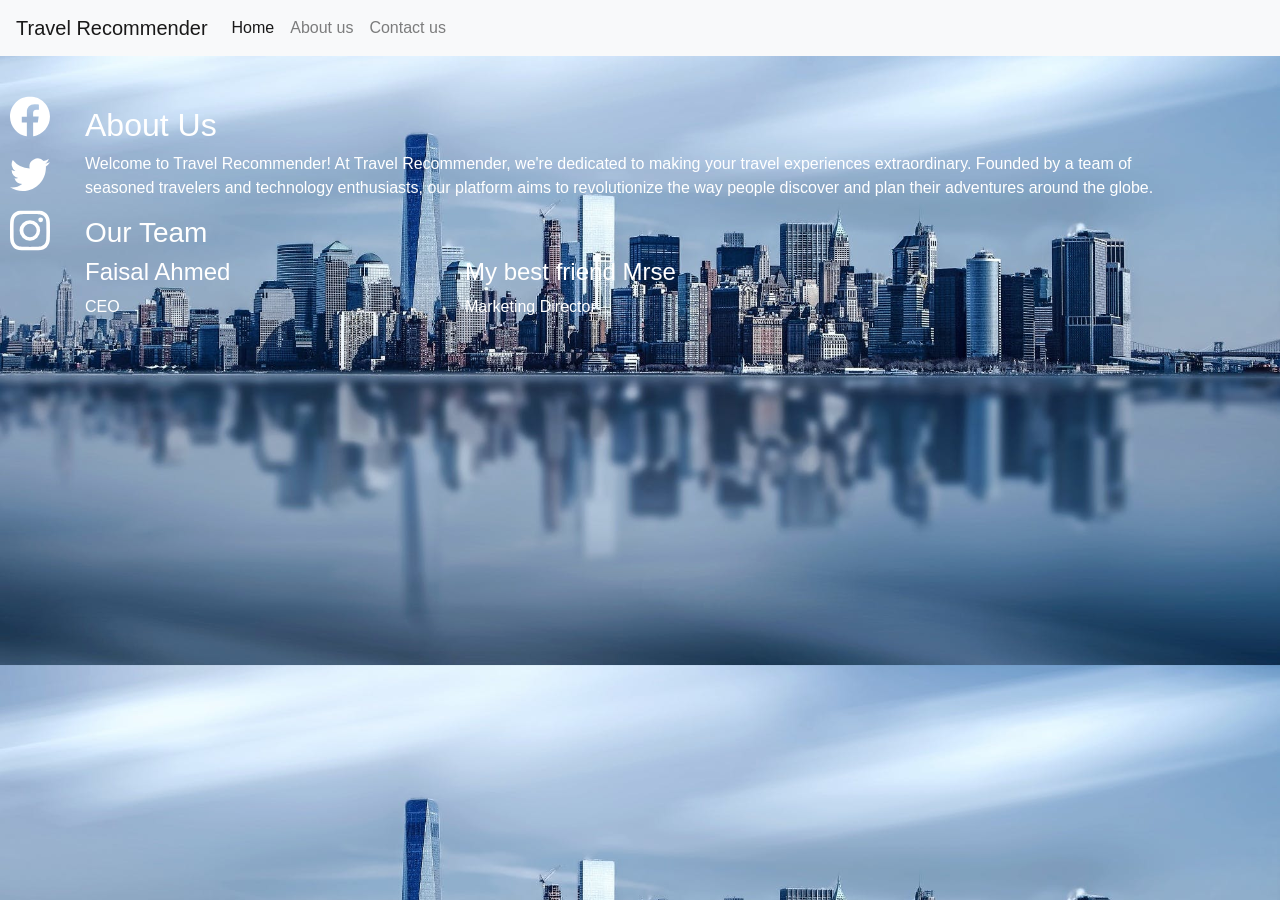
==== about_us.html @ 7ee82dfc "Final" ====
<!DOCTYPE html>
<html lang="en">
<head>
    <meta charset="UTF-8">
    <meta name="viewport" content="width=device-width, initial-scale=1.0">
    <title>Travel Recommender - Home</title>

    <!-- Bootstrap CSS -->
    <link rel="stylesheet" href="https://cdn.jsdelivr.net/npm/bootstrap@4.0.0/dist/css/bootstrap.min.css" integrity="sha384-Gn5384xqQ1aoWXA+058RXPxPg6fy4IWvTNh0E263XmFcJlSAwiGgFAW/dAiS6JXm" crossorigin="anonymous">

    <!-- Font Awesome CSS -->
    <link rel="stylesheet" href="https://cdnjs.cloudflare.com/ajax/libs/font-awesome/5.15.4/css/all.min.css" integrity="sha512-gXjyBapTzFM2JMuuggW2AvZz8qGk3Og/4+59uKdPX5ZfWfDO8eyfBxmN7o+P6iKwV0Bspg7Kg0jFtdnVWJXzOA==" crossorigin="anonymous" referrerpolicy="no-referrer" />

    <!-- Custom CSS -->
    <!-- Custom CSS -->
    <style>
        body {
            background-image: url('background.jpg');
            background-size: cover; /* Ensure the background image covers the entire body */
           
            color: white;
            position: relative;
        }

        /* Center content vertically */
        .vertical-center {
            min-height: 100vh;
            display: flex;
            flex-direction: column;
            justify-content: center;
        }

        /* Social media icons */
        .social-icons {
            position: absolute; /* Position icons absolutely within the body */
            top: 50%; /* Adjust the top position to center vertically */
            left: 10px; /* Adjust the left position as needed */
            z-index: 1000; /* Ensure icons are above other content */
            transform: translateY(-50%); /* Center vertically */
        }

        .social-icons svg {
            width: 40px; /* Adjust the size of the SVG icons */
            height: 40px;
            fill: white; /* Fill color of the icons */
            margin-bottom: 10px; /* Add margin between icons */
            cursor: pointer; /* Change cursor to pointer on hover */
        }

        .social-icons svg:hover {
            fill: #ccc; /* Change fill color on hover */
        }

        .container {
            margin-top: 50px; /* Add some top margin for better spacing */
        }

        .team-member {
            margin-bottom: 30px; /* Add some bottom margin for each team member */
        }
    </style>
</head>
<body>
    <nav class="navbar navbar-expand-lg navbar-light bg-light">
        <a class="navbar-brand" href="#">Travel Recommender</a>
        <button class="navbar-toggler" type="button" data-toggle="collapse" data-target="#navbarSupportedContent" aria-controls="navbarSupportedContent" aria-expanded="false" aria-label="Toggle navigation">
            <span class="navbar-toggler-icon"></span>
        </button>
      
        <div class="collapse navbar-collapse" id="navbarSupportedContent">
            <ul class="navbar-nav mr-auto">
                <li class="nav-item active">
                    <a class="nav-link" href="./index.html">Home </a>
                </li>
                <li class="nav-item">
                    <a class="nav-link" href="./about_us.html">About us <span class="sr-only">(current)</span></a>
                </li>
                
                <li class="nav-item">
                    <a class="nav-link" href="./contact_us.html">Contact us</a>
                </li>
            </ul>
            
        </div>
    </nav>

    <!-- Social media icons -->
    <div class="social-icons">
        <a href="#"><svg xmlns="http://www.w3.org/2000/svg" width="16" height="16" fill="currentColor" class="bi bi-facebook" viewBox="0 0 16 16">
            <path d="M16 8.049c0-4.446-3.582-8.05-8-8.05C3.58 0-.002 3.603-.002 8.05c0 4.017 2.926 7.347 6.75 7.951v-5.625h-2.03V8.05H6.75V6.275c0-2.017 1.195-3.131 3.022-3.131.876 0 1.791.157 1.791.157v1.98h-1.009c-.993 0-1.303.621-1.303 1.258v1.51h2.218l-.354 2.326H9.25V16c3.824-.604 6.75-3.934 6.75-7.951"/>
          </svg></a><br>
        <a href="#"><svg xmlns="http://www.w3.org/2000/svg" width="16" height="16" fill="currentColor" class="bi bi-twitter" viewBox="0 0 16 16">
            <path d="M5.026 15c6.038 0 9.341-5.003 9.341-9.334q.002-.211-.006-.422A6.7 6.7 0 0 0 16 3.542a6.7 6.7 0 0 1-1.889.518 3.3 3.3 0 0 0 1.447-1.817 6.5 6.5 0 0 1-2.087.793A3.286 3.286 0 0 0 7.875 6.03a9.32 9.32 0 0 1-6.767-3.429 3.29 3.29 0 0 0 1.018 4.382A3.3 3.3 0 0 1 .64 6.575v.045a3.29 3.29 0 0 0 2.632 3.218 3.2 3.2 0 0 1-.865.115 3 3 0 0 1-.614-.057 3.28 3.28 0 0 0 3.067 2.277A6.6 6.6 0 0 1 .78 13.58a6 6 0 0 1-.78-.045A9.34 9.34 0 0 0 5.026 15"/>
          </svg></a><br>
        <a href="#"><svg xmlns="http://www.w3.org/2000/svg" width="16" height="16" fill="currentColor" class="bi bi-instagram" viewBox="0 0 16 16">
            <path d="M8 0C5.829 0 5.556.01 4.703.048 3.85.088 3.269.222 2.76.42a3.9 3.9 0 0 0-1.417.923A3.9 3.9 0 0 0 .42 2.76C.222 3.268.087 3.85.048 4.7.01 5.555 0 5.827 0 8.001c0 2.172.01 2.444.048 3.297.04.852.174 1.433.372 1.942.205.526.478.972.923 1.417.444.445.89.719 1.416.923.51.198 1.09.333 1.942.372C5.555 15.99 5.827 16 8 16s2.444-.01 3.298-.048c.851-.04 1.434-.174 1.943-.372a3.9 3.9 0 0 0 1.416-.923c.445-.445.718-.891.923-1.417.197-.509.332-1.09.372-1.942C15.99 10.445 16 10.173 16 8s-.01-2.445-.048-3.299c-.04-.851-.175-1.433-.372-1.941a3.9 3.9 0 0 0-.923-1.417A3.9 3.9 0 0 0 13.24.42c-.51-.198-1.092-.333-1.943-.372C10.443.01 10.172 0 7.998 0zm-.717 1.442h.718c2.136 0 2.389.007 3.232.046.78.035 1.204.166 1.486.275.373.145.64.319.92.599s.453.546.598.92c.11.281.24.705.275 1.485.039.843.047 1.096.047 3.231s-.008 2.389-.047 3.232c-.035.78-.166 1.203-.275 1.485a2.5 2.5 0 0 1-.599.919c-.28.28-.546.453-.92.598-.28.11-.704.24-1.485.276-.843.038-1.096.047-3.232.047s-2.39-.009-3.233-.047c-.78-.036-1.203-.166-1.485-.276a2.5 2.5 0 0 1-.92-.598 2.5 2.5 0 0 1-.6-.92c-.109-.281-.24-.705-.275-1.485-.038-.843-.046-1.096-.046-3.233s.008-2.388.046-3.231c.036-.78.166-1.204.276-1.486.145-.373.319-.64.599-.92s.546-.453.92-.598c.282-.11.705-.24 1.485-.276.738-.034 1.024-.044 2.515-.045zm4.988 1.328a.96.96 0 1 0 0 1.92.96.96 0 0 0 0-1.92m-4.27 1.122a4.109 4.109 0 1 0 0 8.217 4.109 4.109 0 0 0 0-8.217m0 1.441a2.667 2.667 0 1 1 0 5.334 2.667 2.667 0 0 1 0-5.334"/>
          </svg></a>
        
    </div>

    <!-- About Us content -->
    <div class="container">
        <h2>About Us</h2>
        <p>Welcome to Travel Recommender!

            At Travel Recommender, we're dedicated to making your travel experiences extraordinary. Founded by a team of seasoned travelers and technology enthusiasts, our platform aims to revolutionize the way people discover and plan their adventures around the globe.</p>
        <!-- Team members section -->
        <h3>Our Team</h3>
        <div class="row">
            <!-- Team member 1 -->
            <div class="col-md-4 team-member">
                <h4>Faisal Ahmed</h4>
                <p>CEO</p>
            </div>
            <!-- Team member 2 -->
            <div class="col-md-4 team-member">
                <h4>My best friend Mrse</h4>
                <p>Marketing Director</p>
            </div>
            <!-- Add more team members as needed -->
        </div>
    </div>

    <!-- Optional JavaScript -->
    <!-- jQuery first, then Popper.js, then Bootstrap JS -->
    <script src="https://code.jquery.com/jquery-3.2.1.slim.min.js" integrity="sha384-KJ3o2DKtIkvYIK3UENzmM7KCkRr/rE9/Qpg6aAZGJwFDMVNA/GpGFF93hXpG5KkN" crossorigin="anonymous"></script>
    <script src="https://cdn.jsdelivr.net/npm/popper.js@1.12.9/dist/umd/popper.min.js" integrity="sha384-ApNbgh9B+Y1QKtv3Rn7W3mgPxhU9K/ScQsAP7hUibX39j7fakFPskvXusvfa0b4Q" crossorigin="anonymous"></script>
    <script src="https://cdn.jsdelivr.net/npm/bootstrap@4.0.0/dist/js/bootstrap.min.js" integrity="sha384-JZR6Spejh4U02d8jOt6vLEHfe/JQGiRRSQQxSfFWpi1MquVdAyjUar5+76PVCmYl" crossorigin="anonymous"></script>
</body>
</html>
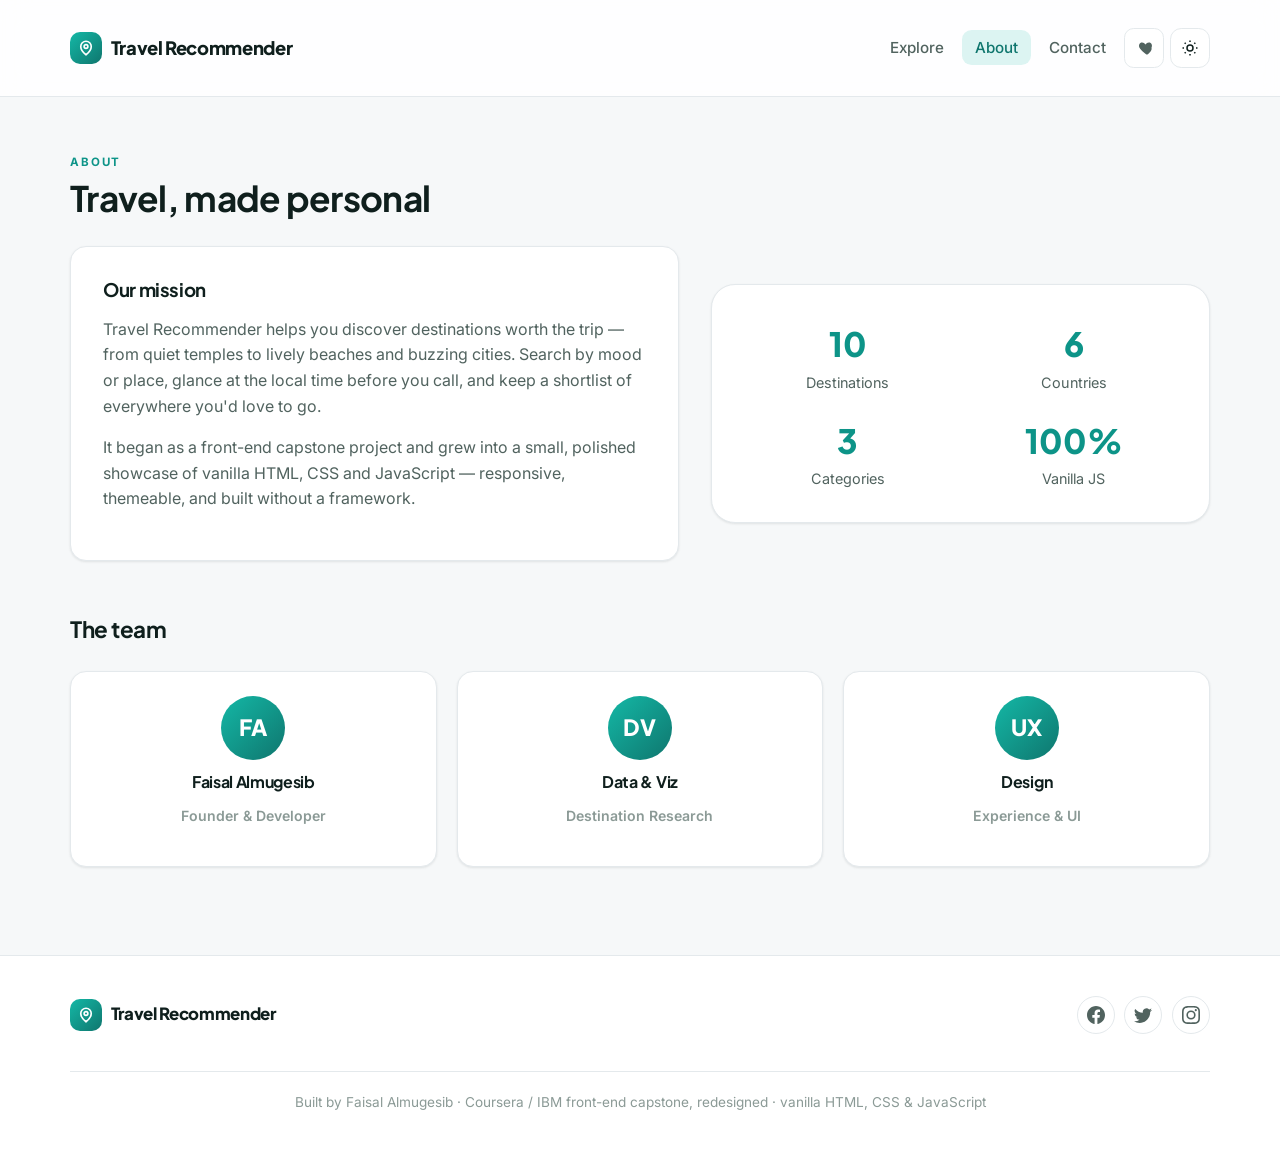
==== commit 0710e0ae: "Redesign Travel Recommender: modern UI + new features & Favourites page - Full visual redesign: cust" ====
--- a/about_us.html
+++ b/about_us.html
@@ -1,130 +1,104 @@
 <!DOCTYPE html>
-<html lang="en">
+<html lang="en" data-theme="light">
 <head>
-    <meta charset="UTF-8">
-    <meta name="viewport" content="width=device-width, initial-scale=1.0">
-    <title>Travel Recommender - Home</title>
-
-    <!-- Bootstrap CSS -->
-    <link rel="stylesheet" href="https://cdn.jsdelivr.net/npm/bootstrap@4.0.0/dist/css/bootstrap.min.css" integrity="sha384-Gn5384xqQ1aoWXA+058RXPxPg6fy4IWvTNh0E263XmFcJlSAwiGgFAW/dAiS6JXm" crossorigin="anonymous">
-
-    <!-- Font Awesome CSS -->
-    <link rel="stylesheet" href="https://cdnjs.cloudflare.com/ajax/libs/font-awesome/5.15.4/css/all.min.css" integrity="sha512-gXjyBapTzFM2JMuuggW2AvZz8qGk3Og/4+59uKdPX5ZfWfDO8eyfBxmN7o+P6iKwV0Bspg7Kg0jFtdnVWJXzOA==" crossorigin="anonymous" referrerpolicy="no-referrer" />
-
-    <!-- Custom CSS -->
-    <!-- Custom CSS -->
-    <style>
-        body {
-            background-image: url('background.jpg');
-            background-size: cover; /* Ensure the background image covers the entire body */
-           
-            color: white;
-            position: relative;
-        }
-
-        /* Center content vertically */
-        .vertical-center {
-            min-height: 100vh;
-            display: flex;
-            flex-direction: column;
-            justify-content: center;
-        }
-
-        /* Social media icons */
-        .social-icons {
-            position: absolute; /* Position icons absolutely within the body */
-            top: 50%; /* Adjust the top position to center vertically */
-            left: 10px; /* Adjust the left position as needed */
-            z-index: 1000; /* Ensure icons are above other content */
-            transform: translateY(-50%); /* Center vertically */
-        }
-
-        .social-icons svg {
-            width: 40px; /* Adjust the size of the SVG icons */
-            height: 40px;
-            fill: white; /* Fill color of the icons */
-            margin-bottom: 10px; /* Add margin between icons */
-            cursor: pointer; /* Change cursor to pointer on hover */
-        }
-
-        .social-icons svg:hover {
-            fill: #ccc; /* Change fill color on hover */
-        }
-
-        .container {
-            margin-top: 50px; /* Add some top margin for better spacing */
-        }
-
-        .team-member {
-            margin-bottom: 30px; /* Add some bottom margin for each team member */
-        }
-    </style>
+  <meta charset="UTF-8">
+  <meta name="viewport" content="width=device-width, initial-scale=1.0">
+  <title>About — Travel Recommender</title>
+  <meta name="description" content="The story and team behind Travel Recommender.">
+  <link rel="icon" href="favicon.svg" type="image/svg+xml">
+  <link rel="stylesheet" href="styles.css">
+  <script src="app.js" defer></script>
 </head>
 <body>
-    <nav class="navbar navbar-expand-lg navbar-light bg-light">
-        <a class="navbar-brand" href="#">Travel Recommender</a>
-        <button class="navbar-toggler" type="button" data-toggle="collapse" data-target="#navbarSupportedContent" aria-controls="navbarSupportedContent" aria-expanded="false" aria-label="Toggle navigation">
-            <span class="navbar-toggler-icon"></span>
-        </button>
-      
-        <div class="collapse navbar-collapse" id="navbarSupportedContent">
-            <ul class="navbar-nav mr-auto">
-                <li class="nav-item active">
-                    <a class="nav-link" href="./index.html">Home </a>
-                </li>
-                <li class="nav-item">
-                    <a class="nav-link" href="./about_us.html">About us <span class="sr-only">(current)</span></a>
-                </li>
-                
-                <li class="nav-item">
-                    <a class="nav-link" href="./contact_us.html">Contact us</a>
-                </li>
-            </ul>
-            
+  <nav class="nav">
+    <div class="nav-inner">
+      <a class="brand" href="index.html">
+        <span class="pin"><svg width="18" height="18" viewBox="0 0 24 24" fill="none" stroke="currentColor" stroke-width="2.2"><path d="M12 21s-7-5.4-7-11a7 7 0 0 1 14 0c0 5.6-7 11-7 11z"/><circle cx="12" cy="10" r="2.5"/></svg></span>
+        Travel Recommender
+      </a>
+      <ul class="nav-links">
+        <li><a href="index.html" class="label">Explore</a></li>
+        <li><a href="about_us.html" class="active label">About</a></li>
+        <li><a href="contact_us.html" class="label">Contact</a></li>
+        <li><a class="icon-btn fav-link" href="favorites.html" aria-label="Favourites" title="Favourites">
+          <svg width="18" height="18" viewBox="0 0 24 24" fill="currentColor"><path d="M12 21s-7.5-4.6-10-9.3C.4 8 2 4.5 5.4 4.5c2 0 3.4 1.2 4.6 2.8 1.2-1.6 2.6-2.8 4.6-2.8 3.4 0 5 3.5 3.4 7.2C19.5 16.4 12 21 12 21z"/></svg>
+          <span class="fav-count" data-count="0"></span>
+        </a></li>
+        <li><button class="icon-btn theme-toggle" aria-label="Toggle dark mode" title="Toggle theme">
+          <svg class="sun" width="18" height="18" viewBox="0 0 24 24" fill="none" stroke="currentColor" stroke-width="2"><circle cx="12" cy="12" r="4"/><path d="M12 2v2M12 20v2M2 12h2M20 12h2M4.9 4.9l1.4 1.4M17.7 17.7l1.4 1.4M19.1 4.9l-1.4 1.4M6.3 17.7l-1.4 1.4"/></svg>
+          <svg class="moon" width="18" height="18" viewBox="0 0 24 24" fill="currentColor"><path d="M21 12.8A9 9 0 1 1 11.2 3a7 7 0 0 0 9.8 9.8z"/></svg>
+        </button></li>
+      </ul>
+    </div>
+  </nav>
+
+  <main>
+    <section class="section">
+      <div class="container">
+        <div class="section-head">
+          <p class="eyebrow">About</p>
+          <h2>Travel, made personal</h2>
         </div>
-    </nav>
+        <div class="about-grid">
+          <div class="about-card">
+            <h3>Our mission</h3>
+            <p style="color:var(--text-soft)">
+              Travel Recommender helps you discover destinations worth the trip — from quiet temples to lively
+              beaches and buzzing cities. Search by mood or place, glance at the local time before you call,
+              and keep a shortlist of everywhere you'd love to go.
+            </p>
+            <p style="color:var(--text-soft)">
+              It began as a front-end capstone project and grew into a small, polished showcase of vanilla
+              HTML, CSS and JavaScript — responsive, themeable, and built without a framework.
+            </p>
+          </div>
+          <div class="stats">
+            <div class="stat"><div class="num">10</div><div class="lbl">Destinations</div></div>
+            <div class="stat"><div class="num">6</div><div class="lbl">Countries</div></div>
+            <div class="stat"><div class="num">3</div><div class="lbl">Categories</div></div>
+            <div class="stat"><div class="num">100%</div><div class="lbl">Vanilla JS</div></div>
+          </div>
+        </div>
+      </div>
+    </section>
 
-    <!-- Social media icons -->
-    <div class="social-icons">
-        <a href="#"><svg xmlns="http://www.w3.org/2000/svg" width="16" height="16" fill="currentColor" class="bi bi-facebook" viewBox="0 0 16 16">
-            <path d="M16 8.049c0-4.446-3.582-8.05-8-8.05C3.58 0-.002 3.603-.002 8.05c0 4.017 2.926 7.347 6.75 7.951v-5.625h-2.03V8.05H6.75V6.275c0-2.017 1.195-3.131 3.022-3.131.876 0 1.791.157 1.791.157v1.98h-1.009c-.993 0-1.303.621-1.303 1.258v1.51h2.218l-.354 2.326H9.25V16c3.824-.604 6.75-3.934 6.75-7.951"/>
-          </svg></a><br>
-        <a href="#"><svg xmlns="http://www.w3.org/2000/svg" width="16" height="16" fill="currentColor" class="bi bi-twitter" viewBox="0 0 16 16">
-            <path d="M5.026 15c6.038 0 9.341-5.003 9.341-9.334q.002-.211-.006-.422A6.7 6.7 0 0 0 16 3.542a6.7 6.7 0 0 1-1.889.518 3.3 3.3 0 0 0 1.447-1.817 6.5 6.5 0 0 1-2.087.793A3.286 3.286 0 0 0 7.875 6.03a9.32 9.32 0 0 1-6.767-3.429 3.29 3.29 0 0 0 1.018 4.382A3.3 3.3 0 0 1 .64 6.575v.045a3.29 3.29 0 0 0 2.632 3.218 3.2 3.2 0 0 1-.865.115 3 3 0 0 1-.614-.057 3.28 3.28 0 0 0 3.067 2.277A6.6 6.6 0 0 1 .78 13.58a6 6 0 0 1-.78-.045A9.34 9.34 0 0 0 5.026 15"/>
-          </svg></a><br>
-        <a href="#"><svg xmlns="http://www.w3.org/2000/svg" width="16" height="16" fill="currentColor" class="bi bi-instagram" viewBox="0 0 16 16">
-            <path d="M8 0C5.829 0 5.556.01 4.703.048 3.85.088 3.269.222 2.76.42a3.9 3.9 0 0 0-1.417.923A3.9 3.9 0 0 0 .42 2.76C.222 3.268.087 3.85.048 4.7.01 5.555 0 5.827 0 8.001c0 2.172.01 2.444.048 3.297.04.852.174 1.433.372 1.942.205.526.478.972.923 1.417.444.445.89.719 1.416.923.51.198 1.09.333 1.942.372C5.555 15.99 5.827 16 8 16s2.444-.01 3.298-.048c.851-.04 1.434-.174 1.943-.372a3.9 3.9 0 0 0 1.416-.923c.445-.445.718-.891.923-1.417.197-.509.332-1.09.372-1.942C15.99 10.445 16 10.173 16 8s-.01-2.445-.048-3.299c-.04-.851-.175-1.433-.372-1.941a3.9 3.9 0 0 0-.923-1.417A3.9 3.9 0 0 0 13.24.42c-.51-.198-1.092-.333-1.943-.372C10.443.01 10.172 0 7.998 0zm-.717 1.442h.718c2.136 0 2.389.007 3.232.046.78.035 1.204.166 1.486.275.373.145.64.319.92.599s.453.546.598.92c.11.281.24.705.275 1.485.039.843.047 1.096.047 3.231s-.008 2.389-.047 3.232c-.035.78-.166 1.203-.275 1.485a2.5 2.5 0 0 1-.599.919c-.28.28-.546.453-.92.598-.28.11-.704.24-1.485.276-.843.038-1.096.047-3.232.047s-2.39-.009-3.233-.047c-.78-.036-1.203-.166-1.485-.276a2.5 2.5 0 0 1-.92-.598 2.5 2.5 0 0 1-.6-.92c-.109-.281-.24-.705-.275-1.485-.038-.843-.046-1.096-.046-3.233s.008-2.388.046-3.231c.036-.78.166-1.204.276-1.486.145-.373.319-.64.599-.92s.546-.453.92-.598c.282-.11.705-.24 1.485-.276.738-.034 1.024-.044 2.515-.045zm4.988 1.328a.96.96 0 1 0 0 1.92.96.96 0 0 0 0-1.92m-4.27 1.122a4.109 4.109 0 1 0 0 8.217 4.109 4.109 0 0 0 0-8.217m0 1.441a2.667 2.667 0 1 1 0 5.334 2.667 2.667 0 0 1 0-5.334"/>
-          </svg></a>
-        
+    <section class="section" style="padding-top:0">
+      <div class="container">
+        <div class="section-head"><h3 style="font-size:1.4rem">The team</h3></div>
+        <div class="team">
+          <div class="member">
+            <div class="avatar">FA</div>
+            <h4>Faisal Almugesib</h4>
+            <p class="role">Founder &amp; Developer</p>
+          </div>
+          <div class="member">
+            <div class="avatar">DV</div>
+            <h4>Data &amp; Viz</h4>
+            <p class="role">Destination Research</p>
+          </div>
+          <div class="member">
+            <div class="avatar">UX</div>
+            <h4>Design</h4>
+            <p class="role">Experience &amp; UI</p>
+          </div>
+        </div>
+      </div>
+    </section>
+  </main>
+
+  <footer class="footer">
+    <div class="footer-inner">
+      <a class="brand" href="index.html">
+        <span class="pin"><svg width="18" height="18" viewBox="0 0 24 24" fill="none" stroke="currentColor" stroke-width="2.2"><path d="M12 21s-7-5.4-7-11a7 7 0 0 1 14 0c0 5.6-7 11-7 11z"/><circle cx="12" cy="10" r="2.5"/></svg></span>
+        Travel Recommender
+      </a>
+      <div class="socials">
+        <a href="#" aria-label="Facebook"><svg width="18" height="18" viewBox="0 0 16 16" fill="currentColor"><path d="M16 8.05C16 3.6 12.42 0 8 0S0 3.6 0 8.05c0 4.02 2.93 7.35 6.75 7.95v-5.62H4.72V8.05h2.03V6.27c0-2.02 1.2-3.13 3.02-3.13.88 0 1.8.16 1.8.16v1.98h-1.02c-.99 0-1.3.62-1.3 1.26v1.51h2.22l-.36 2.33H9.25V16c3.82-.6 6.75-3.93 6.75-7.95z"/></svg></a>
+        <a href="#" aria-label="Twitter"><svg width="18" height="18" viewBox="0 0 16 16" fill="currentColor"><path d="M5.03 15c6.04 0 9.34-5 9.34-9.33v-.43A6.7 6.7 0 0 0 16 3.54c-.6.27-1.24.44-1.9.52a3.3 3.3 0 0 0 1.45-1.82c-.64.38-1.35.65-2.1.8a3.29 3.29 0 0 0-5.6 3 9.32 9.32 0 0 1-6.76-3.43 3.29 3.29 0 0 0 1.02 4.38A3.3 3.3 0 0 1 .64 6.6v.04a3.29 3.29 0 0 0 2.63 3.22 3.2 3.2 0 0 1-1.48.06 3.28 3.28 0 0 0 3.07 2.28A6.6 6.6 0 0 1 0 13.58 9.34 9.34 0 0 0 5.03 15"/></svg></a>
+        <a href="#" aria-label="Instagram"><svg width="18" height="18" viewBox="0 0 16 16" fill="currentColor"><path d="M8 0C5.83 0 5.56.01 4.7.05 3.85.09 3.27.22 2.76.42a3.9 3.9 0 0 0-1.42.93A3.9 3.9 0 0 0 .42 2.76C.22 3.27.09 3.85.05 4.7.01 5.56 0 5.83 0 8s.01 2.44.05 3.3c.04.85.17 1.43.37 1.94.2.53.48.97.92 1.42.45.44.9.72 1.42.92.51.2 1.1.33 1.94.37.86.04 1.13.05 3.3.05s2.44-.01 3.3-.05c.85-.04 1.43-.17 1.94-.37a3.9 3.9 0 0 0 1.42-.92c.44-.45.72-.9.92-1.42.2-.51.33-1.1.37-1.94.04-.86.05-1.13.05-3.3s-.01-2.45-.05-3.3c-.04-.85-.17-1.44-.37-1.95a3.9 3.9 0 0 0-.92-1.42A3.9 3.9 0 0 0 13.24.42c-.51-.2-1.1-.33-1.95-.37C10.44.01 10.17 0 8 0zm0 1.44c2.14 0 2.39.01 3.23.05.78.04 1.2.16 1.49.28.37.14.64.32.92.6.28.28.46.55.6.92.11.28.24.7.28 1.48.04.85.05 1.1.05 3.23s-.01 2.39-.05 3.23c-.04.78-.17 1.2-.28 1.49-.15.37-.33.64-.6.92-.29.28-.56.46-.93.6-.28.11-.7.24-1.48.28-.85.04-1.1.05-3.23.05s-2.39-.01-3.23-.05c-.78-.04-1.2-.17-1.49-.28a2.5 2.5 0 0 1-.92-.6 2.5 2.5 0 0 1-.6-.93c-.11-.28-.24-.7-.28-1.48C1.45 10.39 1.44 10.14 1.44 8s.01-2.38.05-3.23c.04-.78.17-1.2.28-1.49.14-.37.32-.64.6-.92.28-.28.55-.46.92-.6.29-.11.71-.24 1.49-.28C5.62 1.45 5.87 1.44 8 1.44zm0 2.45a4.11 4.11 0 1 0 0 8.22 4.11 4.11 0 0 0 0-8.22zm0 6.78a2.67 2.67 0 1 1 0-5.34 2.67 2.67 0 0 1 0 5.34zm5.23-6.94a.96.96 0 1 1-1.92 0 .96.96 0 0 1 1.92 0z"/></svg></a>
+      </div>
+      <p class="copy">Built by Faisal Almugesib · Coursera / IBM front-end capstone, redesigned · vanilla HTML, CSS & JavaScript</p>
     </div>
-
-    <!-- About Us content -->
-    <div class="container">
-        <h2>About Us</h2>
-        <p>Welcome to Travel Recommender!
-
-            At Travel Recommender, we're dedicated to making your travel experiences extraordinary. Founded by a team of seasoned travelers and technology enthusiasts, our platform aims to revolutionize the way people discover and plan their adventures around the globe.</p>
-        <!-- Team members section -->
-        <h3>Our Team</h3>
-        <div class="row">
-            <!-- Team member 1 -->
-            <div class="col-md-4 team-member">
-                <h4>Faisal Ahmed</h4>
-                <p>CEO</p>
-            </div>
-            <!-- Team member 2 -->
-            <div class="col-md-4 team-member">
-                <h4>My best friend Mrse</h4>
-                <p>Marketing Director</p>
-            </div>
-            <!-- Add more team members as needed -->
-        </div>
-    </div>
-
-    <!-- Optional JavaScript -->
-    <!-- jQuery first, then Popper.js, then Bootstrap JS -->
-    <script src="https://code.jquery.com/jquery-3.2.1.slim.min.js" integrity="sha384-KJ3o2DKtIkvYIK3UENzmM7KCkRr/rE9/Qpg6aAZGJwFDMVNA/GpGFF93hXpG5KkN" crossorigin="anonymous"></script>
-    <script src="https://cdn.jsdelivr.net/npm/popper.js@1.12.9/dist/umd/popper.min.js" integrity="sha384-ApNbgh9B+Y1QKtv3Rn7W3mgPxhU9K/ScQsAP7hUibX39j7fakFPskvXusvfa0b4Q" crossorigin="anonymous"></script>
-    <script src="https://cdn.jsdelivr.net/npm/bootstrap@4.0.0/dist/js/bootstrap.min.js" integrity="sha384-JZR6Spejh4U02d8jOt6vLEHfe/JQGiRRSQQxSfFWpi1MquVdAyjUar5+76PVCmYl" crossorigin="anonymous"></script>
+  </footer>
 </body>
 </html>
--- a/styles.css
+++ b/styles.css
@@ -0,0 +1,482 @@
+/* ============================================================
+   Travel Recommender — shared stylesheet
+   Modern, themeable (light/dark), no framework dependency
+   ============================================================ */
+
+@import url('https://fonts.googleapis.com/css2?family=Plus+Jakarta+Sans:wght@500;600;700;800&family=Inter:wght@400;500;600&display=swap');
+
+:root {
+  --teal-400: #2dd4bf;
+  --teal-500: #14b8a6;
+  --teal-600: #0d9488;
+  --teal-700: #0f766e;
+  --coral: #f97316;
+  --coral-dark: #ea580c;
+
+  /* light theme */
+  --bg: #f6f8f9;
+  --bg-elev: #ffffff;
+  --surface: #ffffff;
+  --border: #e4e9ec;
+  --text: #0f1f1d;
+  --text-soft: #51635f;
+  --text-faint: #8b9a96;
+  --nav-bg: rgba(255, 255, 255, 0.85);
+  --shadow-sm: 0 1px 3px rgba(15, 31, 29, 0.06), 0 1px 2px rgba(15, 31, 29, 0.04);
+  --shadow-md: 0 6px 18px rgba(15, 31, 29, 0.08), 0 2px 6px rgba(15, 31, 29, 0.05);
+  --shadow-lg: 0 18px 40px rgba(15, 31, 29, 0.12), 0 6px 12px rgba(15, 31, 29, 0.06);
+
+  --radius-sm: 0.6rem;
+  --radius: 1rem;
+  --radius-lg: 1.5rem;
+  --maxw: 1180px;
+}
+
+[data-theme='dark'] {
+  --bg: #0b1413;
+  --bg-elev: #11201e;
+  --surface: #14201e;
+  --border: #21302d;
+  --text: #eef3f2;
+  --text-soft: #a7b6b2;
+  --text-faint: #6f807c;
+  --nav-bg: rgba(11, 20, 19, 0.82);
+  --shadow-sm: 0 1px 3px rgba(0, 0, 0, 0.4);
+  --shadow-md: 0 6px 18px rgba(0, 0, 0, 0.45);
+  --shadow-lg: 0 18px 40px rgba(0, 0, 0, 0.55);
+}
+
+* { box-sizing: border-box; }
+
+html { scroll-behavior: smooth; }
+
+body {
+  margin: 0;
+  font-family: 'Inter', -apple-system, BlinkMacSystemFont, 'Segoe UI', sans-serif;
+  background: var(--bg);
+  color: var(--text);
+  line-height: 1.6;
+  transition: background 0.3s ease, color 0.3s ease;
+}
+
+h1, h2, h3, h4 {
+  font-family: 'Plus Jakarta Sans', 'Inter', sans-serif;
+  line-height: 1.15;
+  letter-spacing: -0.02em;
+  margin: 0 0 0.6rem;
+  color: var(--text);
+}
+
+a { color: var(--teal-600); text-decoration: none; }
+
+.container { max-width: var(--maxw); margin: 0 auto; padding: 0 1.25rem; }
+
+.section { padding: 3.5rem 0; }
+.section-head { margin-bottom: 1.75rem; }
+.section-head .eyebrow {
+  text-transform: uppercase;
+  letter-spacing: 0.16em;
+  font-size: 0.72rem;
+  font-weight: 700;
+  color: var(--teal-600);
+  margin: 0 0 0.4rem;
+}
+.section-head h2 { font-size: clamp(1.6rem, 3.2vw, 2.2rem); }
+.section-head p { color: var(--text-soft); margin: 0.3rem 0 0; max-width: 60ch; }
+
+/* ---------- Navbar ---------- */
+
+.nav {
+  position: sticky;
+  top: 0;
+  z-index: 50;
+  background: var(--nav-bg);
+  backdrop-filter: saturate(180%) blur(14px);
+  -webkit-backdrop-filter: saturate(180%) blur(14px);
+  border-bottom: 1px solid var(--border);
+}
+.nav-inner {
+  max-width: var(--maxw);
+  margin: 0 auto;
+  padding: 0.75rem 1.25rem;
+  display: flex;
+  align-items: center;
+  gap: 1rem;
+}
+.brand {
+  display: flex;
+  align-items: center;
+  gap: 0.55rem;
+  font-family: 'Plus Jakarta Sans', sans-serif;
+  font-weight: 800;
+  font-size: 1.15rem;
+  color: var(--text);
+  letter-spacing: -0.02em;
+}
+.brand .pin {
+  display: grid;
+  place-items: center;
+  width: 32px; height: 32px;
+  border-radius: 10px;
+  background: linear-gradient(135deg, var(--teal-500), var(--teal-700));
+  color: #fff;
+}
+.nav-links {
+  display: flex;
+  align-items: center;
+  gap: 0.35rem;
+  margin-left: auto;
+  list-style: none;
+  padding: 0;
+}
+.nav-links a {
+  color: var(--text-soft);
+  font-weight: 500;
+  font-size: 0.95rem;
+  padding: 0.5rem 0.8rem;
+  border-radius: 0.6rem;
+  transition: background 0.2s, color 0.2s;
+}
+.nav-links a:hover { color: var(--text); background: color-mix(in srgb, var(--teal-500) 12%, transparent); }
+.nav-links a.active { color: var(--teal-700); background: color-mix(in srgb, var(--teal-500) 14%, transparent); }
+
+.icon-btn {
+  display: grid;
+  place-items: center;
+  width: 40px; height: 40px;
+  border: 1px solid var(--border);
+  border-radius: 0.7rem;
+  background: var(--bg-elev);
+  color: var(--text);
+  cursor: pointer;
+  transition: transform 0.15s, box-shadow 0.15s, background 0.2s;
+}
+.icon-btn:hover { transform: translateY(-1px); box-shadow: var(--shadow-sm); }
+.fav-link { position: relative; }
+.fav-count {
+  position: absolute;
+  top: -6px; right: -6px;
+  min-width: 18px; height: 18px;
+  padding: 0 4px;
+  border-radius: 9px;
+  background: var(--coral);
+  color: #fff;
+  font-size: 0.7rem;
+  font-weight: 700;
+  display: grid;
+  place-items: center;
+}
+.fav-count:empty, .fav-count[data-count='0'] { display: none; }
+
+.theme-toggle .moon { display: none; }
+[data-theme='dark'] .theme-toggle .sun { display: none; }
+[data-theme='dark'] .theme-toggle .moon { display: block; }
+
+/* ---------- Hero ---------- */
+
+.hero {
+  position: relative;
+  min-height: 78vh;
+  display: flex;
+  align-items: center;
+  color: #fff;
+  background:
+    linear-gradient(180deg, rgba(7, 25, 23, 0.45) 0%, rgba(7, 25, 23, 0.78) 100%),
+    url('background.jpg') center/cover no-repeat;
+}
+.hero-inner { max-width: var(--maxw); margin: 0 auto; padding: 4rem 1.25rem; width: 100%; }
+.hero .pill {
+  display: inline-flex;
+  align-items: center;
+  gap: 0.5rem;
+  padding: 0.35rem 0.85rem;
+  border-radius: 999px;
+  background: rgba(255, 255, 255, 0.14);
+  border: 1px solid rgba(255, 255, 255, 0.25);
+  font-size: 0.8rem;
+  font-weight: 600;
+  margin-bottom: 1.25rem;
+}
+.hero h1 {
+  color: #fff;
+  font-size: clamp(2.4rem, 6vw, 4rem);
+  font-weight: 800;
+  max-width: 16ch;
+  text-shadow: 0 2px 20px rgba(0, 0, 0, 0.25);
+}
+.hero p.lead {
+  font-size: clamp(1.05rem, 2vw, 1.3rem);
+  color: rgba(255, 255, 255, 0.92);
+  max-width: 46ch;
+  margin: 0.5rem 0 2rem;
+}
+
+/* ---------- Search ---------- */
+
+.searchbar {
+  display: flex;
+  gap: 0.5rem;
+  background: var(--surface);
+  padding: 0.5rem;
+  border-radius: 999px;
+  box-shadow: var(--shadow-lg);
+  max-width: 560px;
+}
+.searchbar input {
+  flex: 1;
+  border: none;
+  background: transparent;
+  padding: 0.7rem 0.5rem 0.7rem 1rem;
+  font-size: 1rem;
+  color: var(--text);
+  outline: none;
+}
+.searchbar input::placeholder { color: var(--text-faint); }
+
+.btn {
+  border: none;
+  cursor: pointer;
+  font-weight: 600;
+  font-family: inherit;
+  border-radius: 999px;
+  padding: 0.7rem 1.4rem;
+  font-size: 0.95rem;
+  transition: transform 0.15s, box-shadow 0.15s, background 0.2s;
+}
+.btn-primary { background: linear-gradient(135deg, var(--teal-500), var(--teal-700)); color: #fff; }
+.btn-primary:hover { transform: translateY(-1px); box-shadow: var(--shadow-md); }
+.btn-ghost { background: transparent; color: var(--text-soft); border: 1px solid var(--border); }
+.btn-ghost:hover { color: var(--text); }
+
+/* ---------- Filter chips ---------- */
+
+.chips { display: flex; flex-wrap: wrap; gap: 0.5rem; }
+.chip {
+  border: 1px solid var(--border);
+  background: var(--bg-elev);
+  color: var(--text-soft);
+  padding: 0.45rem 1rem;
+  border-radius: 999px;
+  font-size: 0.88rem;
+  font-weight: 600;
+  cursor: pointer;
+  transition: all 0.18s;
+}
+.chip:hover { color: var(--text); border-color: var(--teal-500); }
+.chip.active {
+  background: linear-gradient(135deg, var(--teal-500), var(--teal-700));
+  color: #fff;
+  border-color: transparent;
+}
+
+/* ---------- Cards grid ---------- */
+
+.grid {
+  display: grid;
+  grid-template-columns: repeat(auto-fill, minmax(280px, 1fr));
+  gap: 1.5rem;
+}
+.card {
+  background: var(--surface);
+  border: 1px solid var(--border);
+  border-radius: var(--radius);
+  overflow: hidden;
+  box-shadow: var(--shadow-sm);
+  display: flex;
+  flex-direction: column;
+  transition: transform 0.22s ease, box-shadow 0.22s ease;
+  animation: rise 0.5s ease both;
+}
+.card:hover { transform: translateY(-5px); box-shadow: var(--shadow-lg); }
+@keyframes rise { from { opacity: 0; transform: translateY(14px); } to { opacity: 1; transform: translateY(0); } }
+
+.card-media { position: relative; aspect-ratio: 16 / 11; overflow: hidden; }
+.card-media img {
+  width: 100%; height: 100%;
+  object-fit: cover;
+  transition: transform 0.4s ease;
+}
+.card:hover .card-media img { transform: scale(1.06); }
+.badge {
+  position: absolute;
+  top: 0.75rem; left: 0.75rem;
+  padding: 0.3rem 0.7rem;
+  border-radius: 999px;
+  font-size: 0.72rem;
+  font-weight: 700;
+  text-transform: capitalize;
+  background: rgba(255, 255, 255, 0.92);
+  color: var(--teal-700);
+  backdrop-filter: blur(4px);
+}
+.fav-btn {
+  position: absolute;
+  top: 0.6rem; right: 0.6rem;
+  width: 38px; height: 38px;
+  display: grid; place-items: center;
+  border: none;
+  border-radius: 50%;
+  background: rgba(255, 255, 255, 0.9);
+  color: #c2410c;
+  cursor: pointer;
+  transition: transform 0.15s, background 0.2s;
+}
+.fav-btn:hover { transform: scale(1.1); }
+.fav-btn svg { width: 19px; height: 19px; }
+.fav-btn[aria-pressed='true'] { background: var(--coral); color: #fff; }
+
+.card-body { padding: 1.1rem 1.2rem 1.3rem; display: flex; flex-direction: column; gap: 0.5rem; flex: 1; }
+.card-body .place { display: flex; align-items: baseline; justify-content: space-between; gap: 0.5rem; }
+.card-body h3 { font-size: 1.15rem; margin: 0; }
+.card-body .country { color: var(--text-faint); font-size: 0.85rem; font-weight: 600; }
+.card-body p { color: var(--text-soft); font-size: 0.92rem; margin: 0; }
+.card-foot {
+  margin-top: auto;
+  display: flex;
+  align-items: center;
+  justify-content: space-between;
+  gap: 0.5rem;
+  padding-top: 0.6rem;
+  border-top: 1px solid var(--border);
+}
+.localtime { display: inline-flex; align-items: center; gap: 0.35rem; color: var(--text-soft); font-size: 0.82rem; font-weight: 600; }
+.localtime svg { width: 15px; height: 15px; color: var(--teal-600); }
+.tag-row { display: flex; flex-wrap: wrap; gap: 0.3rem; }
+.tag { font-size: 0.72rem; color: var(--text-faint); background: var(--bg); border: 1px solid var(--border); padding: 0.12rem 0.5rem; border-radius: 999px; }
+
+/* ---------- Empty / status ---------- */
+
+.empty {
+  text-align: center;
+  padding: 3rem 1rem;
+  color: var(--text-soft);
+}
+.empty .big { font-size: 2.5rem; margin-bottom: 0.5rem; }
+
+/* ---------- Stats band ---------- */
+
+.stats {
+  display: grid;
+  grid-template-columns: repeat(auto-fit, minmax(160px, 1fr));
+  gap: 1.25rem;
+  background: var(--surface);
+  border: 1px solid var(--border);
+  border-radius: var(--radius-lg);
+  padding: 2rem;
+  box-shadow: var(--shadow-sm);
+}
+.stat { text-align: center; }
+.stat .num { font-family: 'Plus Jakarta Sans'; font-size: 2.1rem; font-weight: 800; color: var(--teal-600); }
+.stat .lbl { color: var(--text-soft); font-size: 0.9rem; }
+
+/* ---------- About / team ---------- */
+
+.about-grid { display: grid; grid-template-columns: 1fr; gap: 2rem; align-items: center; }
+@media (min-width: 820px) { .about-grid { grid-template-columns: 1.1fr 0.9fr; } }
+.about-card {
+  background: var(--surface); border: 1px solid var(--border);
+  border-radius: var(--radius); padding: 2rem; box-shadow: var(--shadow-sm);
+}
+.team { display: grid; grid-template-columns: repeat(auto-fit, minmax(180px, 1fr)); gap: 1.25rem; }
+.member {
+  background: var(--surface); border: 1px solid var(--border);
+  border-radius: var(--radius); padding: 1.5rem; text-align: center; box-shadow: var(--shadow-sm);
+  transition: transform 0.2s, box-shadow 0.2s;
+}
+.member:hover { transform: translateY(-4px); box-shadow: var(--shadow-md); }
+.avatar {
+  width: 64px; height: 64px; margin: 0 auto 0.8rem;
+  border-radius: 50%;
+  display: grid; place-items: center;
+  font-family: 'Plus Jakarta Sans'; font-weight: 800; font-size: 1.4rem; color: #fff;
+  background: linear-gradient(135deg, var(--teal-500), var(--teal-700));
+}
+.member h4 { margin: 0; }
+.member .role { color: var(--text-faint); font-size: 0.88rem; font-weight: 600; }
+
+/* ---------- Forms ---------- */
+
+.form-card {
+  background: var(--surface); border: 1px solid var(--border);
+  border-radius: var(--radius-lg); padding: 2rem; box-shadow: var(--shadow-md);
+  max-width: 560px;
+}
+.field { margin-bottom: 1.1rem; }
+.field label { display: block; font-weight: 600; font-size: 0.9rem; margin-bottom: 0.4rem; }
+.field input, .field textarea {
+  width: 100%;
+  border: 1px solid var(--border);
+  background: var(--bg-elev);
+  color: var(--text);
+  border-radius: var(--radius-sm);
+  padding: 0.75rem 0.9rem;
+  font-family: inherit;
+  font-size: 0.95rem;
+  transition: border 0.2s, box-shadow 0.2s;
+}
+.field input:focus, .field textarea:focus {
+  outline: none;
+  border-color: var(--teal-500);
+  box-shadow: 0 0 0 3px color-mix(in srgb, var(--teal-500) 22%, transparent);
+}
+.field textarea { resize: vertical; min-height: 130px; }
+.field .err { color: #dc2626; font-size: 0.8rem; margin-top: 0.3rem; min-height: 1em; }
+.form-success {
+  display: none;
+  align-items: center;
+  gap: 0.6rem;
+  background: color-mix(in srgb, var(--teal-500) 14%, transparent);
+  border: 1px solid var(--teal-500);
+  color: var(--teal-700);
+  padding: 0.85rem 1rem;
+  border-radius: var(--radius-sm);
+  font-weight: 600;
+  margin-top: 1rem;
+}
+.form-success.show { display: flex; }
+.contact-info { display: grid; gap: 1.25rem; }
+.contact-item { display: flex; gap: 0.85rem; align-items: flex-start; }
+.contact-item .ci-icon {
+  flex: none; width: 42px; height: 42px; border-radius: 12px;
+  display: grid; place-items: center; color: #fff;
+  background: linear-gradient(135deg, var(--teal-500), var(--teal-700));
+}
+.contact-item h4 { margin: 0 0 0.15rem; font-size: 1rem; }
+.contact-item p { margin: 0; color: var(--text-soft); font-size: 0.92rem; }
+.contact-grid { display: grid; grid-template-columns: 1fr; gap: 2rem; }
+@media (min-width: 820px) { .contact-grid { grid-template-columns: 1.2fr 0.8fr; } }
+
+/* ---------- Footer ---------- */
+
+.footer {
+  border-top: 1px solid var(--border);
+  background: var(--bg-elev);
+  margin-top: 2rem;
+}
+.footer-inner {
+  max-width: var(--maxw); margin: 0 auto; padding: 2.5rem 1.25rem;
+  display: flex; flex-wrap: wrap; gap: 1.5rem; justify-content: space-between; align-items: center;
+}
+.footer .brand { font-size: 1.05rem; }
+.socials { display: flex; gap: 0.6rem; }
+.socials a {
+  width: 38px; height: 38px; border-radius: 50%;
+  display: grid; place-items: center;
+  background: var(--surface); border: 1px solid var(--border); color: var(--text-soft);
+  transition: transform 0.15s, color 0.2s, border 0.2s;
+}
+.socials a:hover { transform: translateY(-2px); color: var(--teal-600); border-color: var(--teal-500); }
+.footer .copy { color: var(--text-faint); font-size: 0.85rem; width: 100%; text-align: center; border-top: 1px solid var(--border); padding-top: 1.25rem; }
+
+/* ---------- Responsive nav ---------- */
+
+@media (max-width: 680px) {
+  .nav-links .label { display: none; }
+  .hero { min-height: 70vh; }
+  .searchbar { flex-direction: column; border-radius: var(--radius); }
+  .searchbar .btn { width: 100%; }
+}
+
+@media (prefers-reduced-motion: reduce) {
+  * { animation: none !important; transition: none !important; scroll-behavior: auto !important; }
+}
